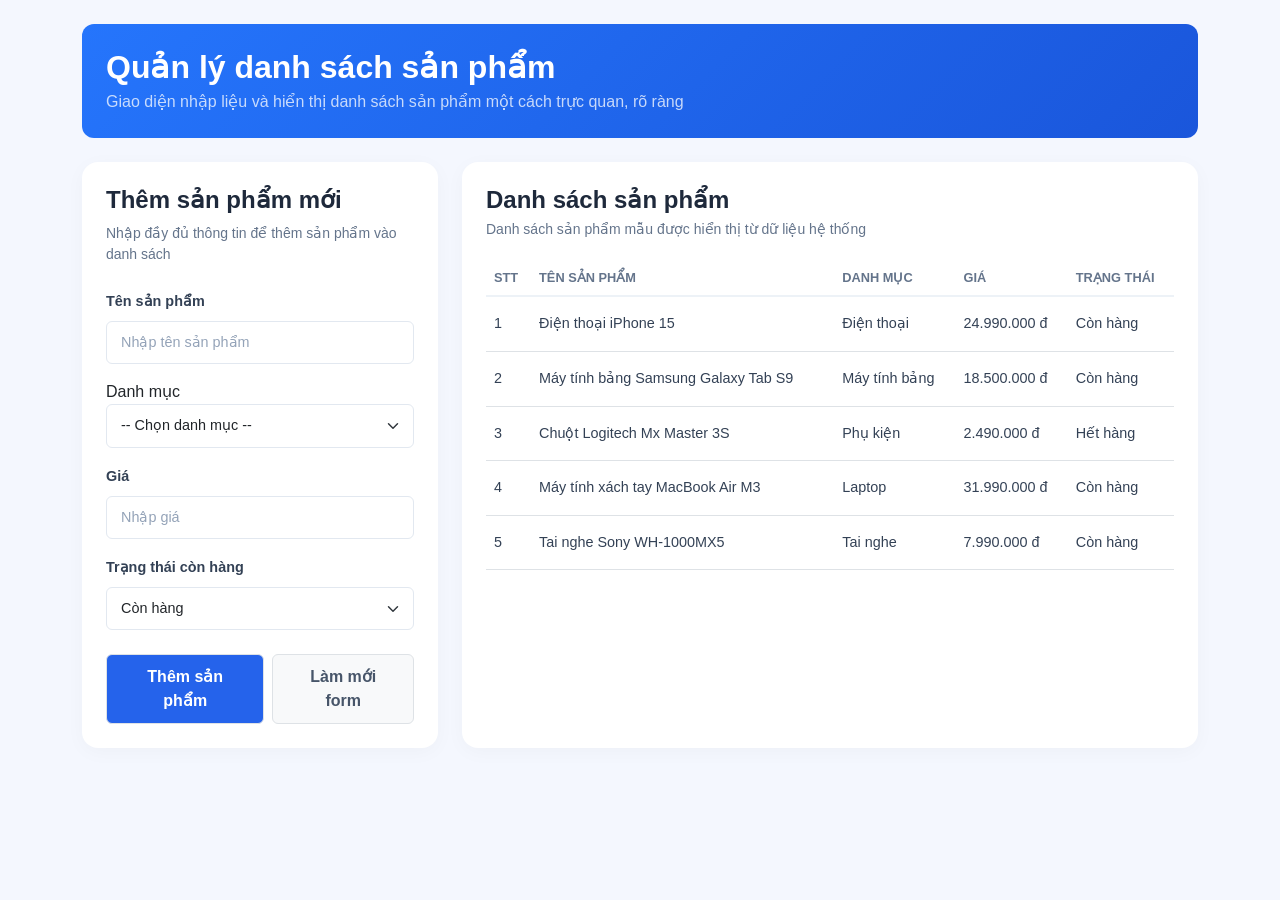
==== html/index.html @ 6dca22a5 "[INIT] Add and edit project structure" ====
<!DOCTYPE html>
<html lang="en">
<head>
    <meta charset="UTF-8">
    <meta name="viewport" content="width=device-width, initial-scale=1.0">
    <title>Document</title>
    <link href="https://cdn.jsdelivr.net/npm/bootstrap@5.3.2/dist/css/bootstrap.min.css" rel="stylesheet">
    <link rel="stylesheet" href="/css/style.css">
</head>
<body>
    <div class="container my-4">
        <div class="header-banner">
            <h2 class="fw-bold mb-1">Quản lý danh sách sản phẩm</h2>
            <p class="mb-0 opacity-75">Giao diện nhập liệu và hiển thị danh sách sản phẩm một cách trực quan, rõ ràng</p>
        </div>

        <div class="row g-4">
            <div class="col-lg-4">
                <div class="card-custom">
                    <h4 class="card-title">Thêm sản phẩm mới</h4>
                    <p class="card-subtitle mt-2">Nhập đầy đủ thông tin để thêm sản phẩm vào danh sách</p>

                    <form id="productForm">
                        <div class="mb-3 mt-4">
                            <label for="prodName" class="form-label">Tên sản phẩm</label>
                            <input type="text" class="form-control" id="prodName" placeholder="Nhập tên sản phẩm">
                        </div>

                        <div class="mb-3">
                            <label for="prodCategory">Danh mục</label>
                            <select class="form-select" id="prodCategory">
                                <option value="" selected>-- Chọn danh mục --</option>
                                <option value="Điện thoại">Điện thoại</option>
                                <option value="Máy tính bảng">Máy tính bảng</option>
                                <option value="Phụ kiện">Phụ kiện</option>
                                <option value="Laptop">Laptop</option>
                                <option value="Tai nghe">Tai nghe</option>
                            </select>
                        </div>

                        <div class="mb-3">
                            <label for="prodPrice" class="form-label">Giá</label>
                            <input type="text" class="form-control" id="prodPrice" placeholder="Nhập giá">
                        </div>

                        <div class="mb-4">
                            <label for="prodStatus" class="form-label">Trạng thái còn hàng</label>
                            <select class="form-select" id="prodStatus">
                                <option value="true" selected>Còn hàng</option>
                                <option value="false">Hết hàng</option>
                            </select>
                        </div>

                        <div class="d-flex gap-2">
                            <button class="btn btn-primary border flex-grow-1" type="submit">Thêm sản phẩm</button>
                            <button class="btn btn-light border text-gray" type="submit">Làm mới form</button>
                        </div>
                    </form>
                </div>
            </div>

            <div class="col-lg-8">
                <div class="card-custom">
                    <h4 class="card-title">Danh sách sản phẩm</h4>
                    <p class="card-subtitle">Danh sách sản phẩm mẫu được hiển thị từ dữ liệu hệ thống</p>

                    <div class="table-responsive">
                        <table class="table align-middle">
                            <thead>
                                <tr>
                                    <th>STT</th>
                                    <th>Tên sản phẩm</th>
                                    <th>Danh mục</th>
                                    <th>Giá</th>
                                    <th>Trạng thái</th>
                                </tr>
                            </thead>
                            <tbody id="productTableBody">
                                <tr>
                                    <td>1</td>
                                    <td>Điện thoại iPhone 15</td>
                                    <td>Điện thoại</td>
                                    <td>24.990.000 đ</td>
                                    <td>Còn hàng</td>
                                </tr>
                                <tr>
                                    <td>2</td>
                                    <td>Máy tính bảng Samsung Galaxy Tab S9</td>
                                    <td>Máy tính bảng</td>
                                    <td>18.500.000 đ</td>
                                    <td>Còn hàng</td>
                                </tr>
                                <tr>
                                    <td>3</td>
                                    <td>Chuột Logitech Mx Master 3S</td>
                                    <td>Phụ kiện</td>
                                    <td>2.490.000 đ</td>
                                    <td>Hết hàng</td>
                                </tr>
                                <tr>
                                    <td>4</td>
                                    <td>Máy tính xách tay MacBook Air M3</td>
                                    <td>Laptop</td>
                                    <td>31.990.000 đ</td>
                                    <td>Còn hàng</td>
                                </tr>
                                <tr>
                                    <td>5</td>
                                    <td>Tai nghe Sony WH-1000MX5</td>
                                    <td>Tai nghe</td>
                                    <td>7.990.000 đ</td>
                                    <td>Còn hàng</td>
                                </tr>
                            </tbody>
                        </table>
                    </div>
                </div>
            </div>
        </div>
    </div>
    
    <script src="/data/data.js"></script>
    <script src="https://cdn.jsdelivr.net/npm/bootstrap@5.3.2/dist/js/bootstrap.bundle.min.js"></script>
</body>
</html>
---- css/style.css ----
body {
      background-color: #f4f7fe;
      font-family: 'Segoe UI', Tahoma, Geneva, Verdana, sans-serif;
    }
    .header-banner {
      background: linear-gradient(135deg, #2575fc 0%, #1a56db 100%);
      color: white;
      border-radius: 12px;
      padding: 24px;
      margin-bottom: 24px;
    }
    .card-custom {
      background: #ffffff;
      border: none;
      border-radius: 16px;
      box-shadow: 0 4px 20px rgba(0, 0, 0, 0.03);
      padding: 24px;
      height: 100%;
    }
    .card-title {
      font-weight: 700;
      color: #1e293b;
      margin-bottom: 4px;
    }
    .card-subtitle {
      font-size: 0.875rem;
      color: #64748b;
      margin-bottom: 20px;
    }
    .form-label {
      font-weight: 600;
      color: #334155;
      font-size: 0.9rem;
    }
    .form-control, .form-select {
      border-color: #e2e8f0;
      padding: 10px 14px;
      font-size: 0.9rem;
    }
    .form-control::placeholder {
      color: #94a3b8;
    }
    .table th {
      font-weight: 600;
      color: #64748b;
      font-size: 0.8rem;
      text-transform: uppercase;
      border-bottom: 2px solid #edf2f7;
    }
    .table td {
      font-size: 0.9rem;
      color: #334155;
      vertical-align: middle;
      padding: 16px 8px;
    }
    .btn-primary {
      background-color: #2563eb;
      border: none;
      padding: 10px 20px;
      font-weight: 600;
    }
    .btn-primary:hover {
      background-color: #1d4ed8;
    }
    .btn-light {
      border: 1px solid #cbd5e1;
      color: #475569;
      padding: 10px 20px;
      font-weight: 600;
    }
    .btn-light:hover {
      background-color: #f8fafc;
    }
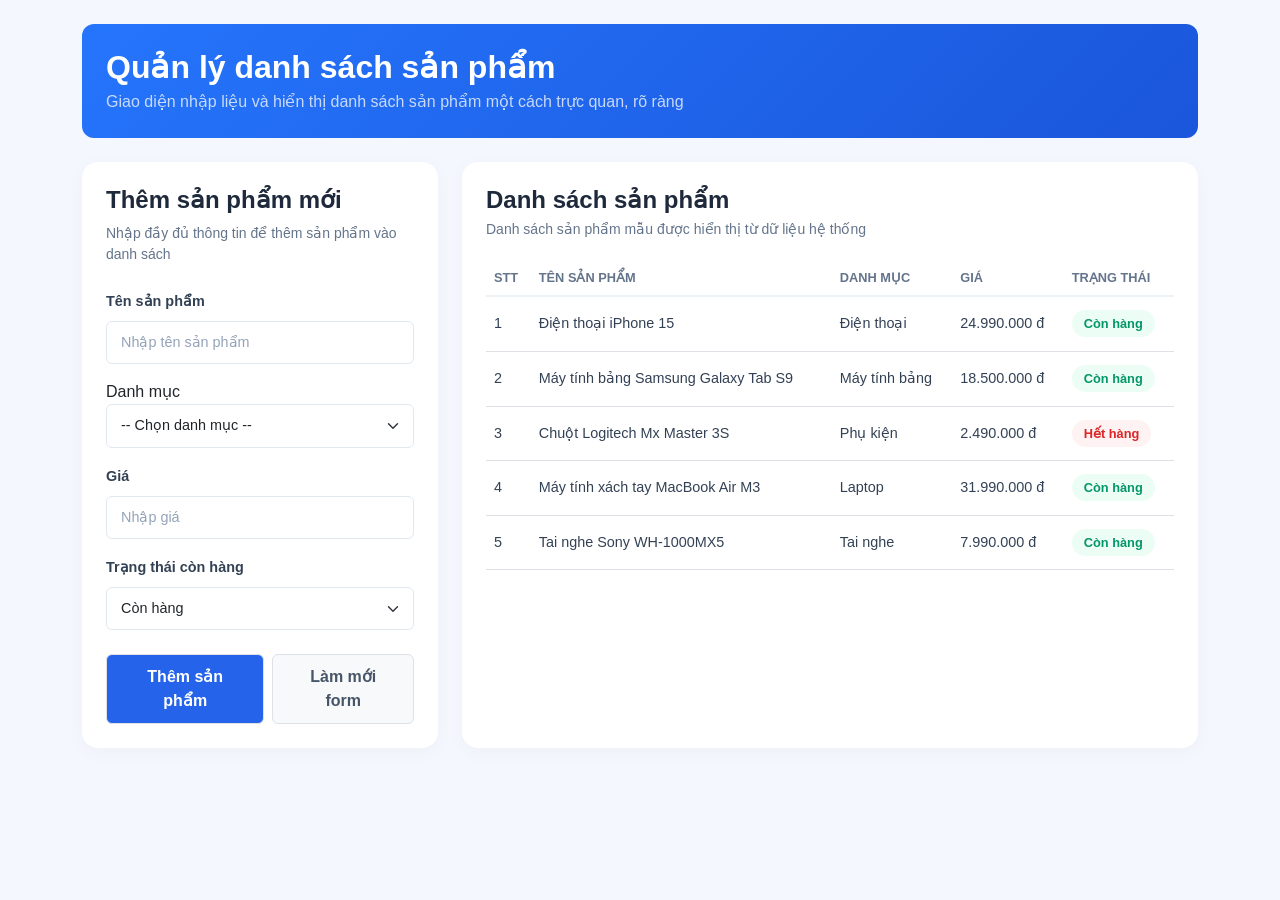
==== commit de95a50d: "[STYLE] Add status change" ====
--- a/html/index.html
+++ b/html/index.html
@@ -5,7 +5,7 @@
     <meta name="viewport" content="width=device-width, initial-scale=1.0">
     <title>Document</title>
     <link href="https://cdn.jsdelivr.net/npm/bootstrap@5.3.2/dist/css/bootstrap.min.css" rel="stylesheet">
-    <link rel="stylesheet" href="/css/style.css">
+    <link rel="stylesheet" href="css/style.css">
 </head>
 <body>
     <div class="container my-4">
@@ -81,35 +81,35 @@
                                     <td>Điện thoại iPhone 15</td>
                                     <td>Điện thoại</td>
                                     <td>24.990.000 đ</td>
-                                    <td>Còn hàng</td>
+                                    <td><span class="status-success">Còn hàng</span></td>
                                 </tr>
                                 <tr>
                                     <td>2</td>
                                     <td>Máy tính bảng Samsung Galaxy Tab S9</td>
                                     <td>Máy tính bảng</td>
                                     <td>18.500.000 đ</td>
-                                    <td>Còn hàng</td>
+                                    <td><span class="status-success">Còn hàng</span></td>
                                 </tr>
                                 <tr>
                                     <td>3</td>
                                     <td>Chuột Logitech Mx Master 3S</td>
                                     <td>Phụ kiện</td>
                                     <td>2.490.000 đ</td>
-                                    <td>Hết hàng</td>
+                                    <td><span class="status-danger">Hết hàng</span></td>
                                 </tr>
                                 <tr>
                                     <td>4</td>
                                     <td>Máy tính xách tay MacBook Air M3</td>
                                     <td>Laptop</td>
                                     <td>31.990.000 đ</td>
-                                    <td>Còn hàng</td>
+                                    <td><span class="status-success">Còn hàng</span></td>
                                 </tr>
                                 <tr>
                                     <td>5</td>
                                     <td>Tai nghe Sony WH-1000MX5</td>
                                     <td>Tai nghe</td>
                                     <td>7.990.000 đ</td>
-                                    <td>Còn hàng</td>
+                                    <td><span class="status-success">Còn hàng</span></td>
                                 </tr>
                             </tbody>
                         </table>
@@ -119,7 +119,7 @@
         </div>
     </div>
     
-    <script src="/data/data.js"></script>
+    <script src="data/data.js"></script>
     <script src="https://cdn.jsdelivr.net/npm/bootstrap@5.3.2/dist/js/bootstrap.bundle.min.js"></script>
 </body>
 </html>
--- a/html/css/style.css
+++ b/html/css/style.css
@@ -0,0 +1,89 @@
+body {
+      background-color: #f4f7fe;
+      font-family: 'Segoe UI', Tahoma, Geneva, Verdana, sans-serif;
+    }
+    .header-banner {
+      background: linear-gradient(135deg, #2575fc 0%, #1a56db 100%);
+      color: white;
+      border-radius: 12px;
+      padding: 24px;
+      margin-bottom: 24px;
+    }
+    .card-custom {
+      background: #ffffff;
+      border: none;
+      border-radius: 16px;
+      box-shadow: 0 4px 20px rgba(0, 0, 0, 0.03);
+      padding: 24px;
+      height: 100%;
+    }
+    .card-title {
+      font-weight: 700;
+      color: #1e293b;
+      margin-bottom: 4px;
+    }
+    .card-subtitle {
+      font-size: 0.875rem;
+      color: #64748b;
+      margin-bottom: 20px;
+    }
+    .form-label {
+      font-weight: 600;
+      color: #334155;
+      font-size: 0.9rem;
+    }
+    .form-control, .form-select {
+      border-color: #e2e8f0;
+      padding: 10px 14px;
+      font-size: 0.9rem;
+    }
+    .form-control::placeholder {
+      color: #94a3b8;
+    }
+    .table th {
+      font-weight: 600;
+      color: #64748b;
+      font-size: 0.8rem;
+      text-transform: uppercase;
+      border-bottom: 2px solid #edf2f7;
+    }
+    .table td {
+      font-size: 0.9rem;
+      color: #334155;
+      vertical-align: middle;
+      padding: 16px 8px;
+    }
+    .status-success {
+      background-color: #ecfdf5;
+      color: #059669;
+      font-weight: 600;
+      padding: 6px 12px;
+      border-radius: 20px;
+      font-size: 0.8rem;
+    }
+    .status-danger{
+      background-color: #fef2f2;
+      color: #dc2626;
+      font-weight: 600;
+      padding: 6px 12px;
+      border-radius: 20px;
+      font-size: 0.8rem;
+    }
+    .btn-primary {
+      background-color: #2563eb;
+      border: none;
+      padding: 10px 20px;
+      font-weight: 600;
+    }
+    .btn-primary:hover {
+      background-color: #1d4ed8;
+    }
+    .btn-light {
+      border: 1px solid #cbd5e1;
+      color: #475569;
+      padding: 10px 20px;
+      font-weight: 600;
+    }
+    .btn-light:hover {
+      background-color: #f8fafc;
+    }
